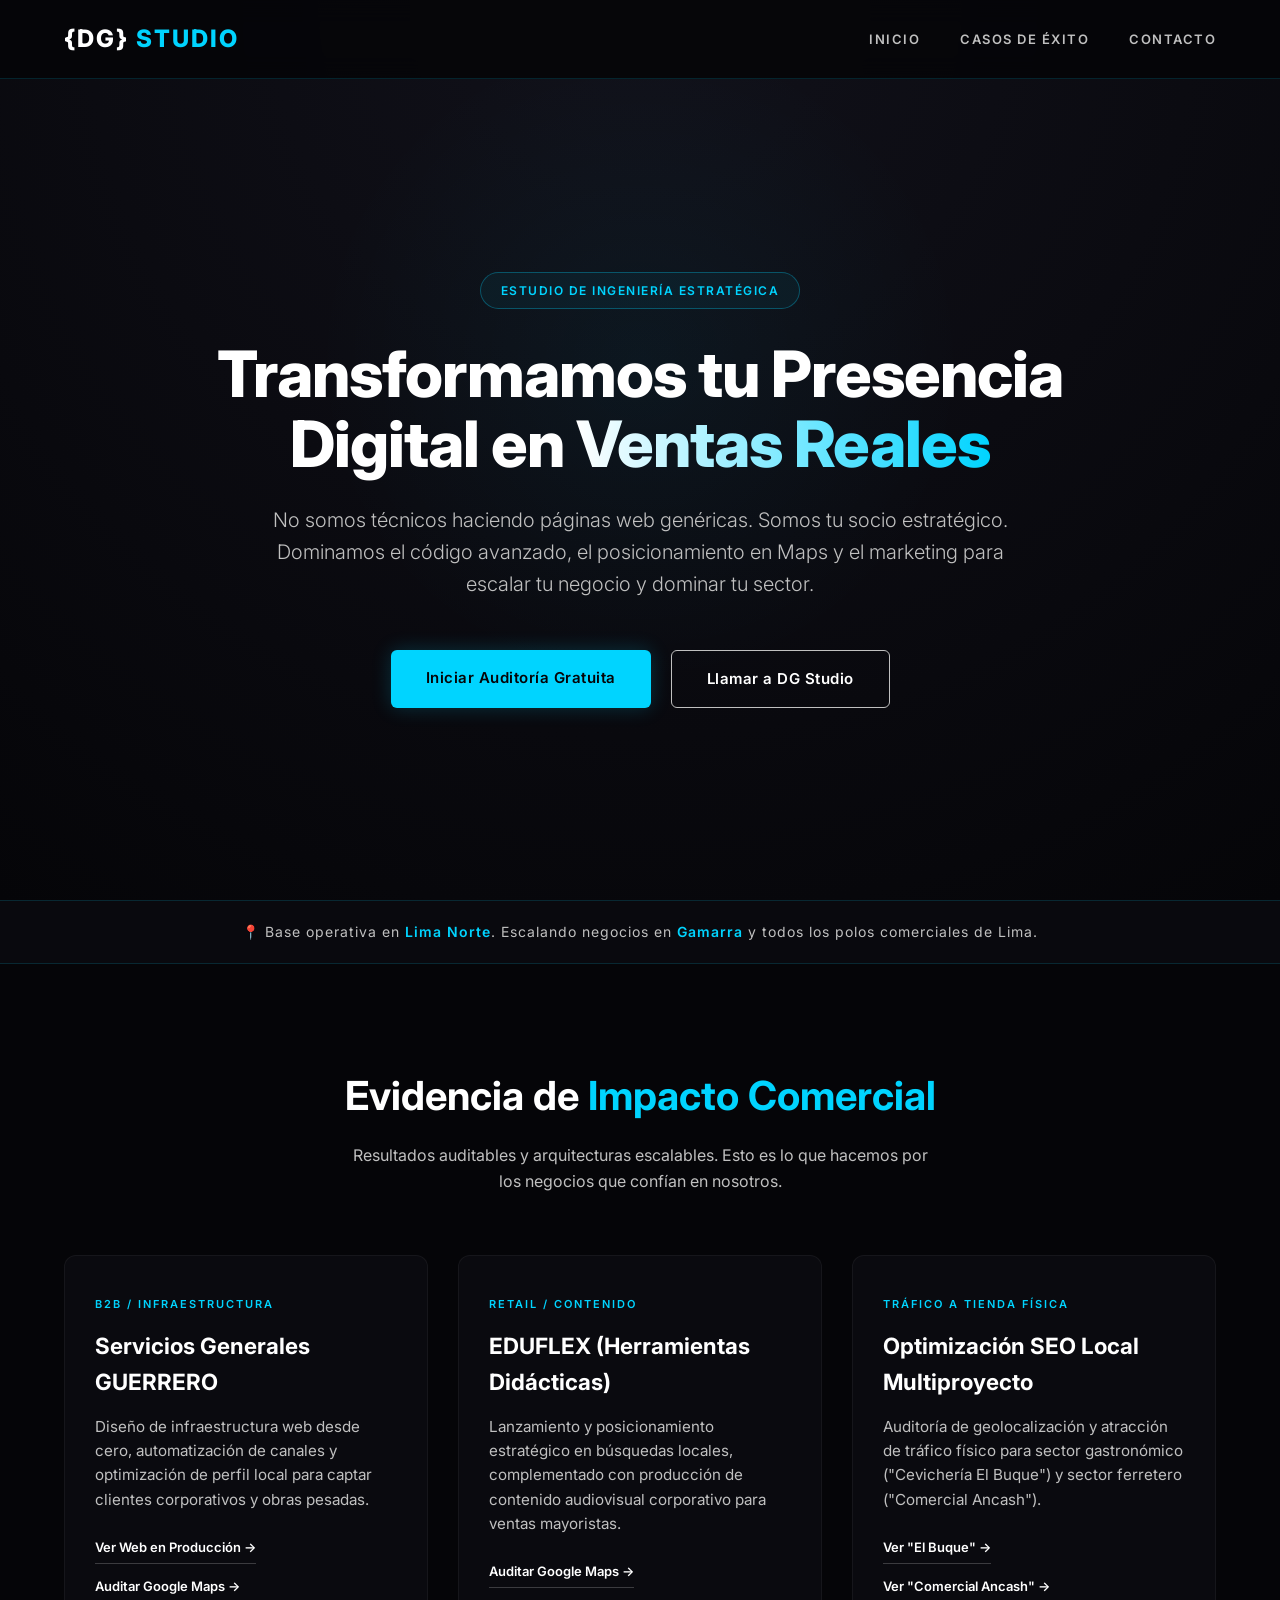
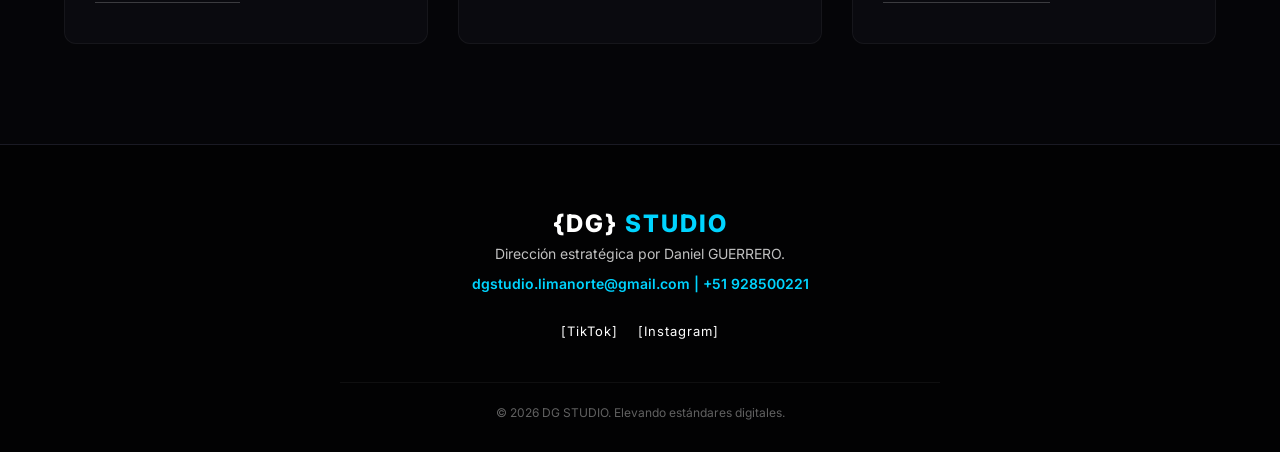
==== index.html @ 7b9ace64 "Add files via upload" ====
<!DOCTYPE html>
<html lang="es">
<head>
    <meta charset="UTF-8">
    <meta name="viewport" content="width=device-width, initial-scale=1.0">
    <title>DG STUDIO | Ingeniería Estratégica y Futuro Digital</title>
    <meta name="description" content="Estudio de desarrollo web y marketing estratégico. Transformamos tu presencia digital en ventas reales.">
    
    <link rel="preconnect" href="https://fonts.googleapis.com">
    <link rel="preconnect" href="https://fonts.gstatic.com" crossorigin>
    <link href="https://fonts.googleapis.com/css2?family=Inter:wght@300;400;600;800&display=swap" rel="stylesheet">
    
    <link rel="stylesheet" href="styles.css">
</head>
<body>

    <header>
        <a href="index.html" class="logo">{DG} <span>STUDIO</span></a>
        <nav>
            <ul>
                <li><a href="#inicio">Inicio</a></li>
                <li><a href="#impacto">Casos de Éxito</a></li>
                <li><a href="#contacto">Contacto</a></li>
            </ul>
        </nav>
    </header>

    <section id="inicio" class="hero reveal">
        <div class="hero-content">
            <div class="badge">ESTUDIO DE INGENIERÍA ESTRATÉGICA</div>
            <h1>Transformamos tu Presencia Digital en <span>Ventas Reales</span></h1>
            <p>No somos técnicos haciendo páginas web genéricas. Somos tu socio estratégico. Dominamos el código avanzado, el posicionamiento en Maps y el marketing para escalar tu negocio y dominar tu sector.</p>
            
            <div class="cta-group">
                <a href="https://wa.me/51928500221?text=Hola%20DG%20Studio%2C%20quiero%20solicitar%20la%20auditor%C3%ADa%20gratuita%20de%2015%20d%C3%ADas%20para%20la%20ficha%20de%20Google%20Maps%20de%20mi%20negocio." target="_blank" class="btn btn-primary">
                    Iniciar Auditoría Gratuita
                </a>
                <a href="tel:+51928500221" class="btn btn-secondary">
                    Llamar a DG Studio
                </a>
            </div>
        </div>
    </section>

    <div class="location-banner reveal">
        📍 Base operativa en <span>Lima Norte</span>. Escalando negocios en <span>Gamarra</span> y todos los polos comerciales de Lima.
    </div>

    <section id="impacto" class="portfolio">
        <div class="portfolio-header reveal">
            <h2>Evidencia de <span>Impacto Comercial</span></h2>
            <p>Resultados auditables y arquitecturas escalables. Esto es lo que hacemos por los negocios que confían en nosotros.</p>
        </div>

        <div class="grid-casos">
            
            <div class="card-caso reveal">
                <div class="caso-etiqueta">B2B / Infraestructura</div>
                <h3>Servicios Generales GUERRERO</h3>
                <p class="caso-descripcion">Diseño de infraestructura web desde cero, automatización de canales y optimización de perfil local para captar clientes corporativos y obras pesadas.</p>
                <div class="caso-enlaces">
                    <a href="https://graceful-cucurucho-f0042c.netlify.app/" target="_blank" class="link-externo">Ver Web en Producción →</a>
                    <a href="https://maps.app.goo.gl/9iDrsXqkJbn64cv79?g_st=ac" target="_blank" class="link-externo">Auditar Google Maps →</a>
                </div>
            </div>

            <div class="card-caso reveal">
                <div class="caso-etiqueta">Retail / Contenido</div>
                <h3>EDUFLEX (Herramientas Didácticas)</h3>
                <p class="caso-descripcion">Lanzamiento y posicionamiento estratégico en búsquedas locales, complementado con producción de contenido audiovisual corporativo para ventas mayoristas.</p>
                <div class="caso-enlaces">
                    <a href="https://maps.app.goo.gl/oCcQg4agRrhNUwer8" target="_blank" class="link-externo">Auditar Google Maps →</a>
                </div>
            </div>

            <div class="card-caso reveal">
                <div class="caso-etiqueta">Tráfico a Tienda Física</div>
                <h3>Optimización SEO Local Multiproyecto</h3>
                <p class="caso-descripcion">Auditoría de geolocalización y atracción de tráfico físico para sector gastronómico ("Cevichería El Buque") y sector ferretero ("Comercial Ancash").</p>
                <div class="caso-enlaces">
                    <a href="https://maps.app.goo.gl/ZWuaPsjEoVfmYpNLA" target="_blank" class="link-externo">Ver "El Buque" →</a>
                    <a href="https://maps.app.goo.gl/id7yZyBm2UBcchrt6?g_st=ac" target="_blank" class="link-externo">Ver "Comercial Ancash" →</a>
                </div>
            </div>

        </div>
    </section>

    <footer id="contacto">
        <div class="footer-content reveal">
            <h2 class="logo">{DG} <span>STUDIO</span></h2>
            <p class="footer-text">Dirección estratégica por Daniel GUERRERO.</p>
            <p class="footer-text contact-info">dgstudio.limanorte@gmail.com | +51 928500221</p>
            <div class="social-links">
                <a href="#">[TikTok]</a>
                <a href="#">[Instagram]</a>
            </div>
            <div class="copyright">
                &copy; 2026 DG STUDIO. Elevando estándares digitales.
            </div>
        </div>
    </footer>

    <script src="app.js"></script>
</body>
</html>
---- styles.css ----
:root {
    --bg-dark: #050508;
    --bg-card: #0a0a0f;
    --cyan-neon: #00d4ff;
    --silver: #c0c0c0;
    --glass-border: rgba(0, 212, 255, 0.15);
}

* {
    margin: 0;
    padding: 0;
    box-sizing: border-box;
}

::-webkit-scrollbar {
    width: 10px;
}
::-webkit-scrollbar-track {
    background: var(--bg-dark);
}
::-webkit-scrollbar-thumb {
    background: #1a1a24;
    border-radius: 5px;
}
::-webkit-scrollbar-thumb:hover {
    background: var(--cyan-neon);
}

html {
    scroll-behavior: smooth;
}

body {
    font-family: 'Inter', sans-serif;
    background-color: var(--bg-dark);
    color: #ffffff;
    line-height: 1.6;
    overflow-x: hidden;
}

header {
    display: flex;
    justify-content: space-between;
    align-items: center;
    padding: 20px 5%;
    background: rgba(5, 5, 8, 0.85);
    backdrop-filter: blur(12px);
    -webkit-backdrop-filter: blur(12px);
    position: fixed;
    width: 100%;
    top: 0;
    z-index: 1000;
    border-bottom: 1px solid var(--glass-border);
}

.logo {
    font-size: 24px;
    font-weight: 800;
    letter-spacing: 2px;
    color: #ffffff;
    text-decoration: none;
}
.logo span { color: var(--cyan-neon); }

nav ul {
    list-style: none;
    display: flex;
    gap: 40px;
}
nav a {
    color: var(--silver);
    text-decoration: none;
    font-size: 13px;
    text-transform: uppercase;
    letter-spacing: 1.5px;
    font-weight: 600;
    transition: color 0.3s ease;
}
nav a:hover { color: var(--cyan-neon); }

.hero {
    min-height: 100vh;
    display: flex;
    align-items: center;
    justify-content: center;
    text-align: center;
    padding: 120px 20px 40px;
    position: relative;
    background: radial-gradient(circle at top, #11111a 0%, var(--bg-dark) 100%);
}
.hero::before {
    content: '';
    position: absolute;
    top: 40%;
    left: 50%;
    transform: translate(-50%, -50%);
    width: 60vw;
    height: 60vw;
    background: radial-gradient(circle, rgba(0,212,255,0.05) 0%, rgba(0,0,0,0) 60%);
    pointer-events: none;
}
.hero-content {
    z-index: 1;
    max-width: 900px;
}
.badge {
    display: inline-block;
    padding: 8px 20px;
    border: 1px solid rgba(0, 212, 255, 0.3);
    border-radius: 30px;
    font-size: 12px;
    font-weight: 600;
    color: var(--cyan-neon);
    letter-spacing: 1.5px;
    margin-bottom: 30px;
    background: rgba(0, 212, 255, 0.05);
}
h1 {
    font-size: 4rem;
    line-height: 1.1;
    margin-bottom: 25px;
    font-weight: 800;
    letter-spacing: -1px;
}
h1 span {
    background: linear-gradient(90deg, #ffffff 0%, var(--cyan-neon) 100%);
    -webkit-background-clip: text;
    -webkit-text-fill-color: transparent;
}
.hero p {
    font-size: 1.25rem;
    color: var(--silver);
    margin: 0 auto 50px;
    max-width: 750px;
    font-weight: 300;
}
.cta-group {
    display: flex;
    gap: 20px;
    justify-content: center;
}
.btn {
    padding: 16px 35px;
    border-radius: 6px;
    font-weight: 600;
    text-decoration: none;
    font-size: 15px;
    letter-spacing: 0.5px;
    transition: all 0.3s ease;
}
.btn-primary {
    background-color: var(--cyan-neon);
    color: var(--bg-dark);
    box-shadow: 0 0 20px rgba(0, 212, 255, 0.2);
}
.btn-primary:hover {
    box-shadow: 0 0 30px rgba(0, 212, 255, 0.5);
    transform: translateY(-3px);
}
.btn-secondary {
    background-color: transparent;
    color: #fff;
    border: 1px solid var(--silver);
}
.btn-secondary:hover {
    border-color: #fff;
    transform: translateY(-3px);
}

.location-banner {
    background: rgba(10, 10, 15, 0.8);
    border-top: 1px solid var(--glass-border);
    border-bottom: 1px solid var(--glass-border);
    padding: 20px 0;
    text-align: center;
    color: var(--silver);
    font-size: 14px;
    letter-spacing: 1px;
}
.location-banner span { color: var(--cyan-neon); font-weight: 600; }

.portfolio {
    padding: 100px 5%;
    background-color: var(--bg-dark);
}
.portfolio-header {
    text-align: center;
    margin-bottom: 60px;
}
.portfolio-header h2 {
    font-size: 2.5rem;
    margin-bottom: 15px;
}
.portfolio-header h2 span { color: var(--cyan-neon); }
.portfolio-header p {
    color: var(--silver);
    max-width: 600px;
    margin: 0 auto;
}

.grid-casos {
    display: grid;
    grid-template-columns: repeat(auto-fit, minmax(320px, 1fr));
    gap: 30px;
    max-width: 1200px;
    margin: 0 auto;
}
.card-caso {
    background: var(--bg-card);
    border: 1px solid rgba(255,255,255,0.05);
    border-radius: 12px;
    padding: 40px 30px;
    transition: all 0.4s ease;
    position: relative;
    overflow: hidden;
}
.card-caso:hover {
    border-color: var(--glass-border);
    transform: translateY(-10px);
    box-shadow: 0 15px 30px rgba(0,0,0,0.5);
}
.card-caso::after {
    content: '';
    position: absolute;
    top: 0; left: 0; width: 100%; height: 2px;
    background: linear-gradient(90deg, transparent, var(--cyan-neon), transparent);
    opacity: 0;
    transition: opacity 0.4s ease;
}
.card-caso:hover::after { opacity: 1; }

.caso-etiqueta {
    font-size: 11px;
    text-transform: uppercase;
    letter-spacing: 2px;
    color: var(--cyan-neon);
    margin-bottom: 15px;
    font-weight: 600;
}
.card-caso h3 {
    font-size: 1.4rem;
    margin-bottom: 15px;
    color: #fff;
}
.caso-descripcion {
    color: var(--silver);
    font-size: 0.95rem;
    margin-bottom: 25px;
}
.caso-enlaces {
    display: flex;
    flex-direction: column;
    gap: 12px;
}
.link-externo {
    color: #fff;
    text-decoration: none;
    font-size: 13px;
    font-weight: 600;
    display: flex;
    align-items: center;
    border-bottom: 1px solid rgba(255,255,255,0.2);
    padding-bottom: 5px;
    transition: all 0.3s ease;
    width: fit-content;
}
.link-externo:hover {
    color: var(--cyan-neon);
    border-color: var(--cyan-neon);
    padding-left: 5px;
}

footer {
    background: #020203;
    padding: 60px 20px 30px;
    text-align: center;
    border-top: 1px solid #1a1a24;
}
.footer-content { max-width: 600px; margin: 0 auto; }
.footer-text { color: var(--silver); font-size: 14px; margin-bottom: 8px; }
.contact-info { color: var(--cyan-neon); font-weight: 600; margin-bottom: 25px; }
.social-links {
    display: flex;
    gap: 20px;
    justify-content: center;
    margin-bottom: 40px;
}
.social-links a {
    color: #fff;
    text-decoration: none;
    font-size: 13px;
    letter-spacing: 1px;
    transition: color 0.3s ease;
}
.social-links a:hover { color: var(--cyan-neon); }
.copyright {
    font-size: 12px;
    color: rgba(192, 192, 192, 0.5);
    border-top: 1px solid rgba(255,255,255,0.05);
    padding-top: 20px;
}

.reveal {
    opacity: 0;
    transform: translateY(40px);
    transition: all 0.8s cubic-bezier(0.5, 0, 0, 1);
}
.reveal.active {
    opacity: 1;
    transform: translateY(0);
}

@media (max-width: 768px) {
    h1 { font-size: 2.5rem; }
    nav { display: none; }
    .cta-group { flex-direction: column; width: 100%; }
    .btn { width: 100%; text-align: center; }
    .hero p { font-size: 1.1rem; }
    .portfolio-header h2 { font-size: 2rem; }
}
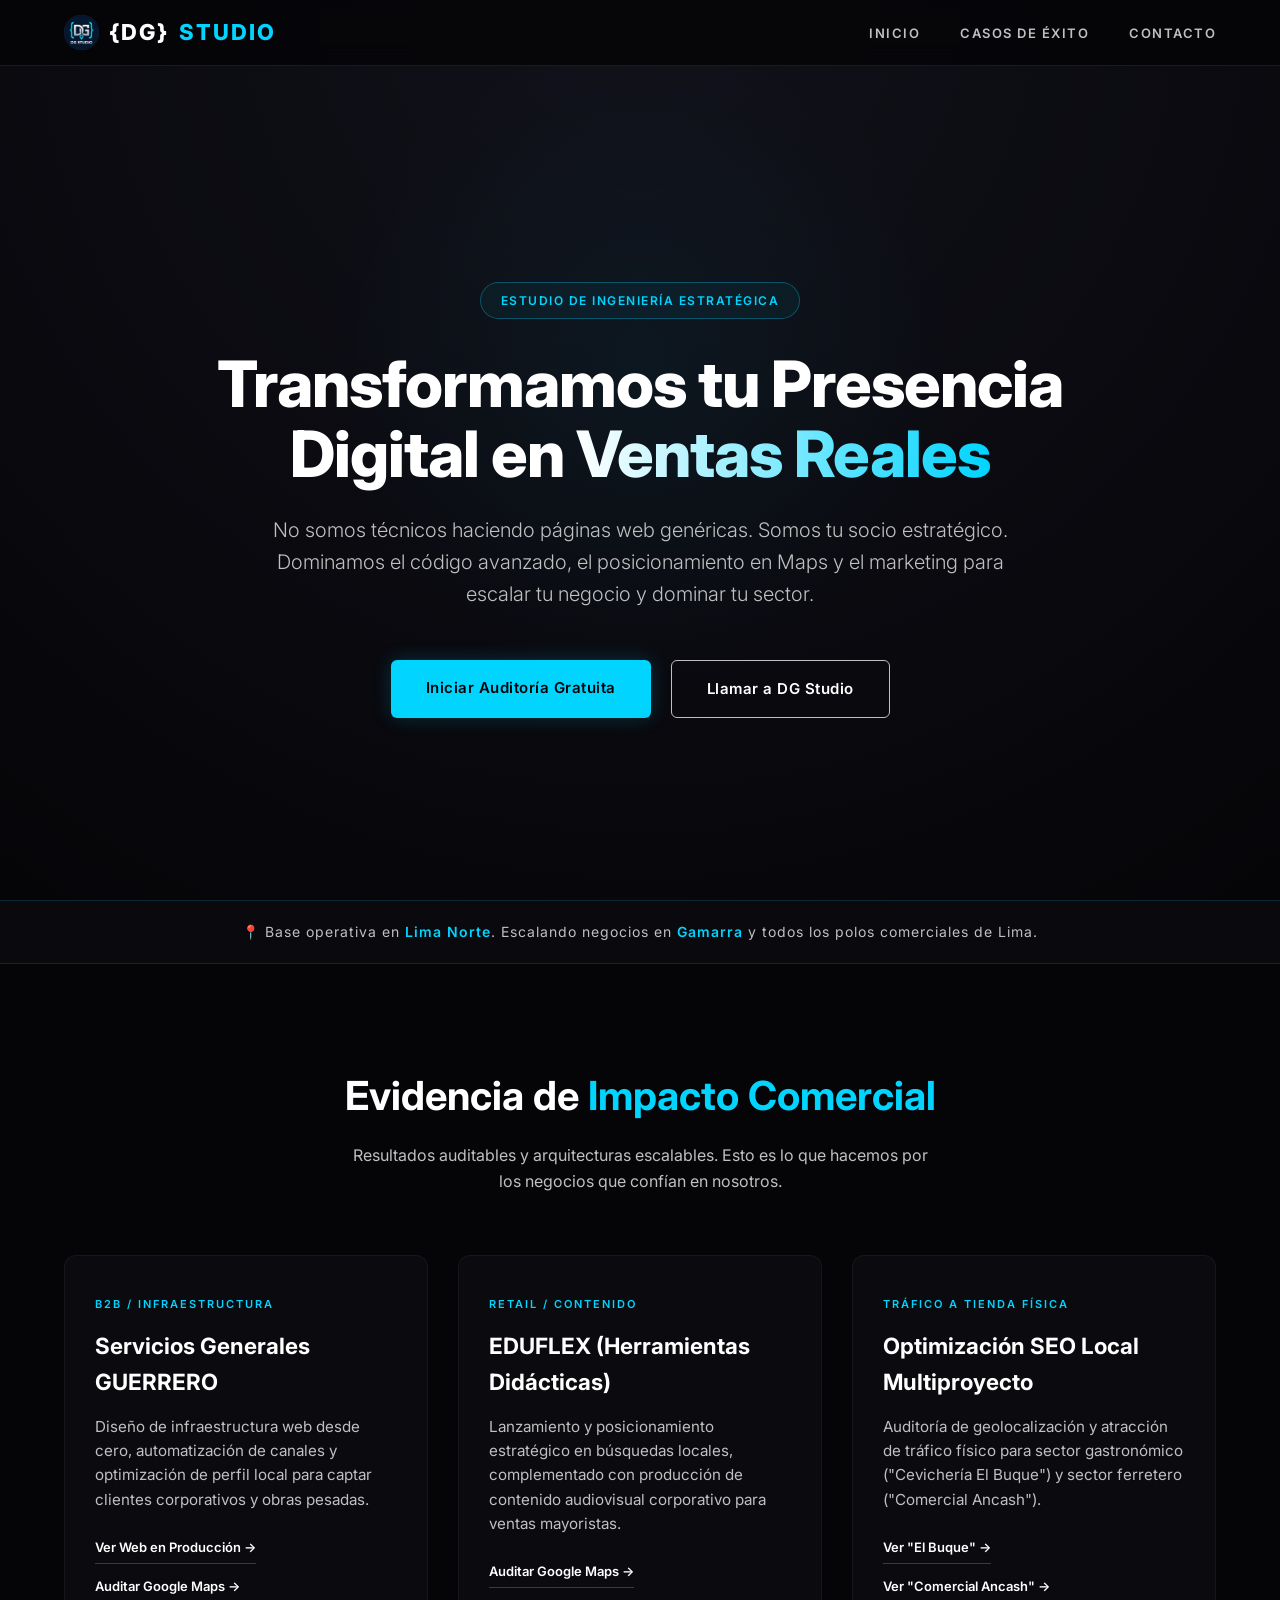
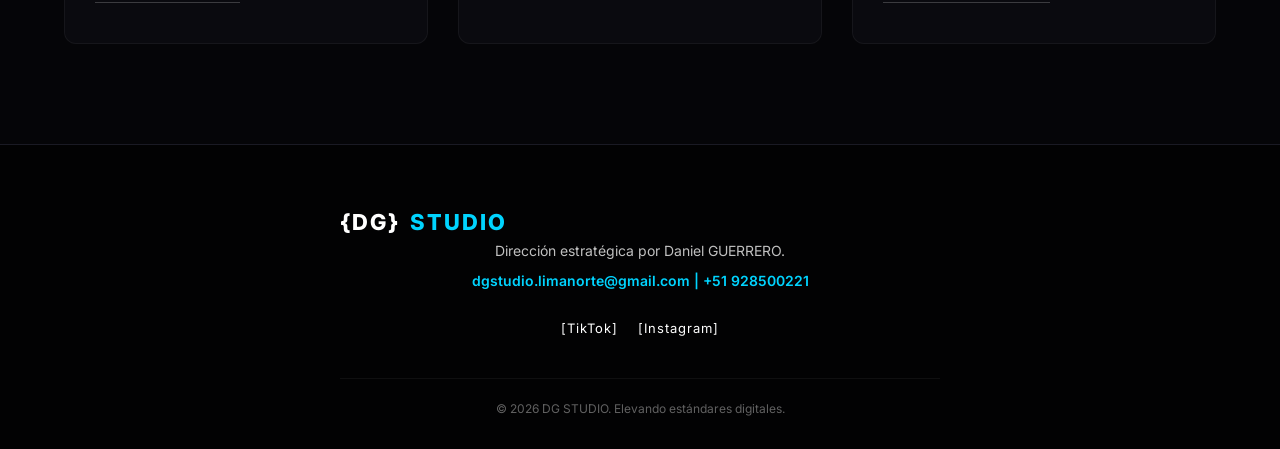
==== commit 302d9c6f: "Add files via upload" ====
--- a/index.html
+++ b/index.html
@@ -15,8 +15,18 @@
 <body>
 
     <header>
-        <a href="index.html" class="logo">{DG} <span>STUDIO</span></a>
-        <nav>
+        <a href="index.html" class="logo">
+            <img src="logo.png" alt="DG Studio Logo" class="logo-img">
+            {DG} <span>STUDIO</span>
+        </a>
+        
+        <button class="menu-toggle" aria-label="Abrir menú de navegación">
+            <span></span>
+            <span></span>
+            <span></span>
+        </button>
+
+        <nav class="nav-menu">
             <ul>
                 <li><a href="#inicio">Inicio</a></li>
                 <li><a href="#impacto">Casos de Éxito</a></li>
@@ -32,7 +42,7 @@
             <p>No somos técnicos haciendo páginas web genéricas. Somos tu socio estratégico. Dominamos el código avanzado, el posicionamiento en Maps y el marketing para escalar tu negocio y dominar tu sector.</p>
             
             <div class="cta-group">
-                <a href="https://wa.me/51928500221?text=Hola%20DG%20Studio%2C%20quiero%20solicitar%20la%20auditor%C3%ADa%20gratuita%20de%2015%20d%C3%ADas%20para%20la%20ficha%20de%20Google%20Maps%20de%20mi%20negocio." target="_blank" class="btn btn-primary">
+                <a href="https://wa.me/51991739746?text=Hola%20DG%20Studio%2C%20quiero%20solicitar%20la%20auditor%C3%ADa%20gratuita%20de%2015%20d%C3%ADas%20para%20la%20ficha%20de%20Google%20Maps%20de%20mi%20negocio." target="_blank" class="btn btn-primary">
                     Iniciar Auditoría Gratuita
                 </a>
                 <a href="tel:+51928500221" class="btn btn-secondary">
@@ -59,7 +69,7 @@
                 <h3>Servicios Generales GUERRERO</h3>
                 <p class="caso-descripcion">Diseño de infraestructura web desde cero, automatización de canales y optimización de perfil local para captar clientes corporativos y obras pesadas.</p>
                 <div class="caso-enlaces">
-                    <a href="https://graceful-cucurucho-f0042c.netlify.app/" target="_blank" class="link-externo">Ver Web en Producción →</a>
+                    <a href="https://serviciosgeneralesguerrero.netlify.app/" target="_blank" class="link-externo">Ver Web en Producción →</a>
                     <a href="https://maps.app.goo.gl/9iDrsXqkJbn64cv79?g_st=ac" target="_blank" class="link-externo">Auditar Google Maps →</a>
                 </div>
             </div>
--- a/styles.css
+++ b/styles.css
@@ -42,7 +42,7 @@
     display: flex;
     justify-content: space-between;
     align-items: center;
-    padding: 20px 5%;
+    padding: 15px 5%;
     background: rgba(5, 5, 8, 0.85);
     backdrop-filter: blur(12px);
     -webkit-backdrop-filter: blur(12px);
@@ -54,7 +54,10 @@
 }
 
 .logo {
-    font-size: 24px;
+    display: flex;
+    align-items: center;
+    gap: 10px;
+    font-size: 22px;
     font-weight: 800;
     letter-spacing: 2px;
     color: #ffffff;
@@ -62,12 +65,18 @@
 }
 .logo span { color: var(--cyan-neon); }
 
-nav ul {
+.logo-img {
+    height: 35px;
+    width: auto;
+    object-fit: contain;
+}
+
+nav.nav-menu ul {
     list-style: none;
     display: flex;
     gap: 40px;
 }
-nav a {
+nav.nav-menu a {
     color: var(--silver);
     text-decoration: none;
     font-size: 13px;
@@ -76,7 +85,43 @@
     font-weight: 600;
     transition: color 0.3s ease;
 }
-nav a:hover { color: var(--cyan-neon); }
+nav.nav-menu a:hover { color: var(--cyan-neon); }
+
+/* Botón Hamburguesa */
+.menu-toggle {
+    display: none;
+    flex-direction: column;
+    justify-content: space-between;
+    width: 26px;
+    height: 18px;
+    background: transparent;
+    border: none;
+    cursor: pointer;
+    z-index: 1100;
+}
+
+.menu-toggle span {
+    width: 100%;
+    height: 2px;
+    background-color: #ffffff;
+    transition: all 0.3s cubic-bezier(0.4, 0, 0.2, 1);
+    transform-origin: left center;
+}
+
+.menu-toggle.active span:nth-child(1) {
+    transform: rotate(45deg) translateY(-2px);
+    background-color: var(--cyan-neon);
+}
+
+.menu-toggle.active span:nth-child(2) {
+    opacity: 0;
+    transform: translateX(-10px);
+}
+
+.menu-toggle.active span:nth-child(3) {
+    transform: rotate(-45deg) translateY(2px);
+    background-color: var(--cyan-neon);
+}
 
 .hero {
     min-height: 100vh;
@@ -84,7 +129,7 @@
     align-items: center;
     justify-content: center;
     text-align: center;
-    padding: 120px 20px 40px;
+    padding: 140px 20px 40px;
     position: relative;
     background: radial-gradient(circle at top, #11111a 0%, var(--bg-dark) 100%);
 }
@@ -310,13 +355,53 @@
     transform: translateY(0);
 }
 
+/* --- RESPONSIVE / MOVIL --- */
 @media (max-width: 768px) {
     h1 { font-size: 2.5rem; }
-    nav { display: none; }
-    .cta-group { flex-direction: column; width: 100%; }
-    .btn { width: 100%; text-align: center; }
     .hero p { font-size: 1.1rem; }
     .portfolio-header h2 { font-size: 2rem; }
-}
-
-
+    
+    .cta-group { 
+        flex-direction: column; 
+        width: 100%; 
+    }
+    .btn { 
+        width: 100%; 
+        text-align: center; 
+    }
+
+    .menu-toggle { 
+        display: flex; 
+    }
+
+    .nav-menu {
+        position: fixed;
+        top: 0;
+        right: -100%;
+        width: 80%;
+        max-width: 300px;
+        height: 100vh;
+        background: rgba(5, 5, 8, 0.98);
+        backdrop-filter: blur(25px);
+        -webkit-backdrop-filter: blur(25px);
+        border-left: 1px solid var(--glass-border);
+        padding: 120px 40px;
+        transition: right 0.4s cubic-bezier(0.4, 0, 0.2, 1);
+        z-index: 1050;
+    }
+
+    .nav-menu.active {
+        right: 0;
+    }
+
+    nav.nav-menu ul {
+        flex-direction: column;
+        gap: 35px;
+    }
+
+    nav.nav-menu a {
+        font-size: 16px;
+        letter-spacing: 2px;
+        display: block;
+    }
+}
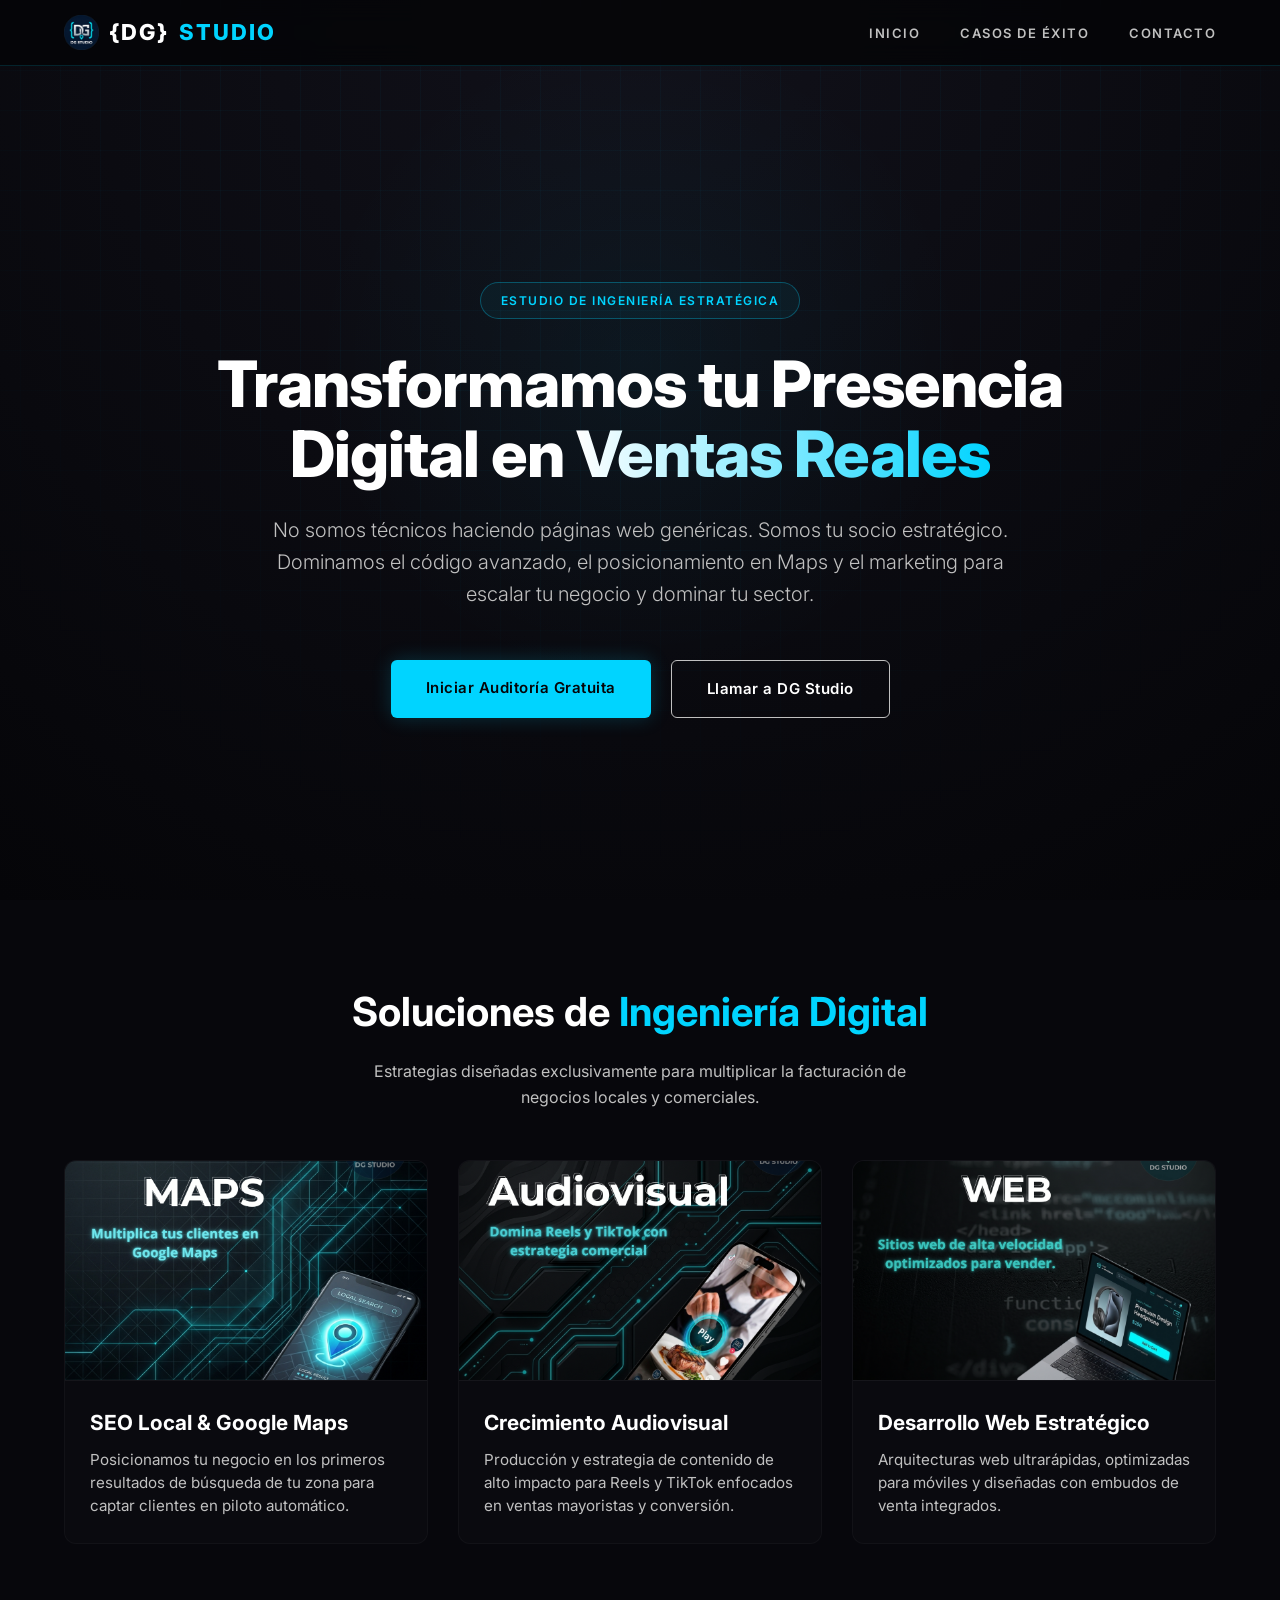
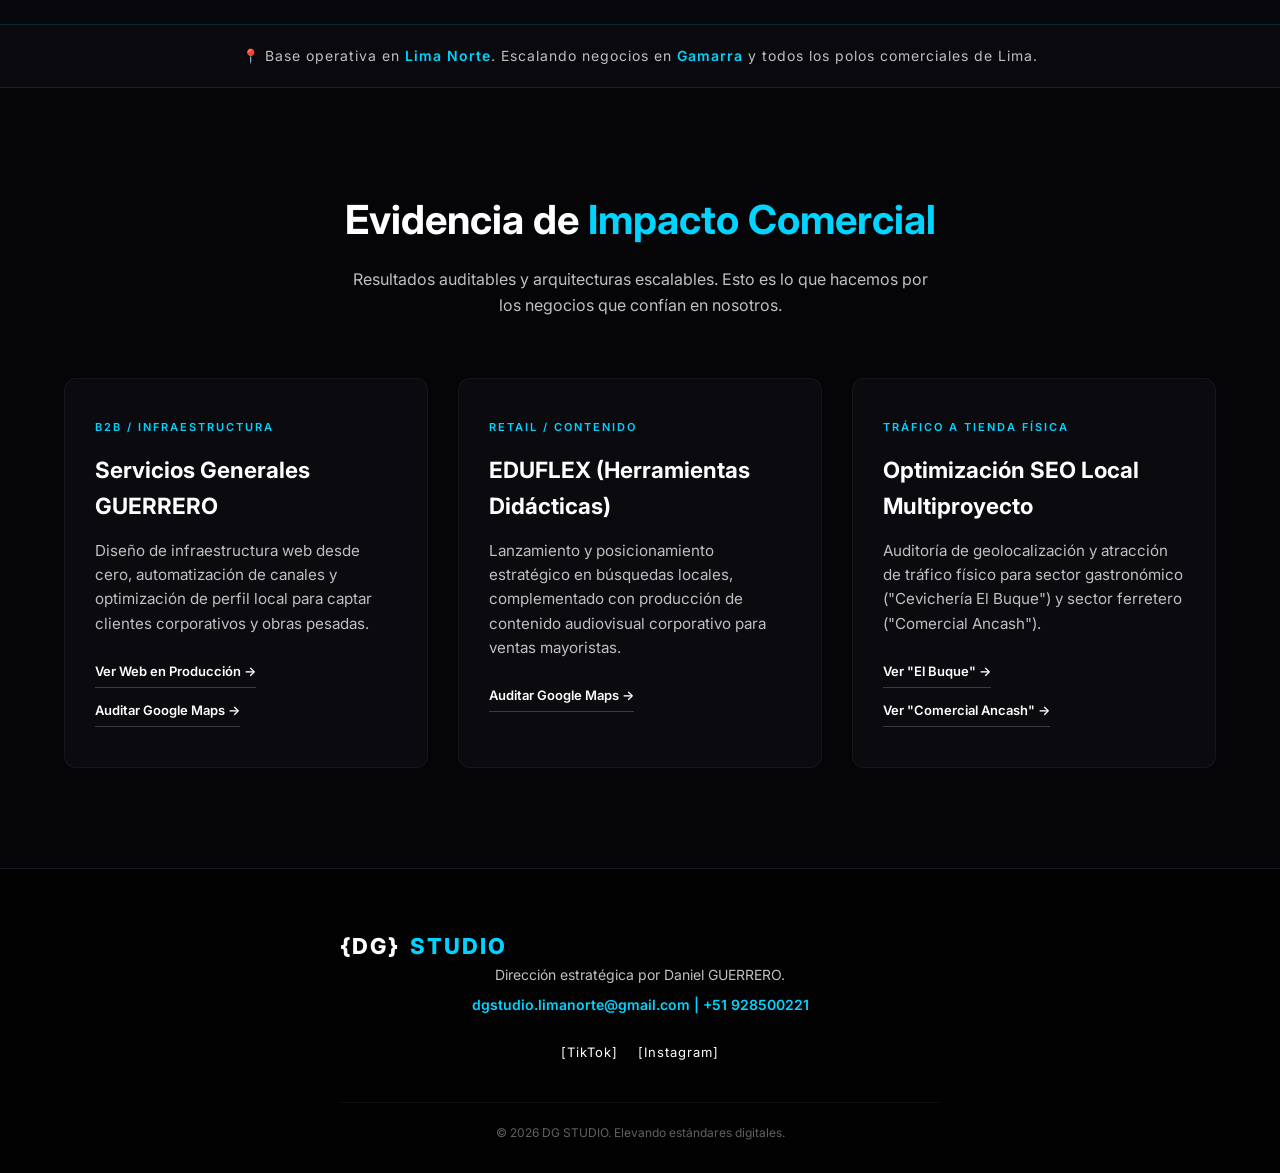
==== commit 7ea60b47: "Add files via upload" ====
--- a/index.html
+++ b/index.html
@@ -48,6 +48,48 @@
                 <a href="tel:+51928500221" class="btn btn-secondary">
                     Llamar a DG Studio
                 </a>
+            </div>
+        </div>
+    </section>
+    
+    <section id="servicios" class="services-section reveal">
+        <div class="services-header">
+            <h2>Soluciones de <span>Ingeniería Digital</span></h2>
+            <p>Estrategias diseñadas exclusivamente para multiplicar la facturación de negocios locales y comerciales.</p>
+        </div>
+
+        <div class="grid-services">
+            <!-- Tarjeta 1: SEO Local -->
+            <div class="card-service">
+                <div class="service-img-wrapper">
+                    <img src="maps.png" alt="SEO Local Maps" class="service-img">
+                </div>
+                <div class="service-info">
+                    <h3>SEO Local & Google Maps</h3>
+                    <p>Posicionamos tu negocio en los primeros resultados de búsqueda de tu zona para captar clientes en piloto automático.</p>
+                </div>
+            </div>
+
+            <!-- Tarjeta 2: Crecimiento Audiovisual -->
+            <div class="card-service">
+                <div class="service-img-wrapper">
+                    <img src="audiovisual.png" alt="Crecimiento Audiovisual" class="service-img">
+                </div>
+                <div class="service-info">
+                    <h3>Crecimiento Audiovisual</h3>
+                    <p>Producción y estrategia de contenido de alto impacto para Reels y TikTok enfocados en ventas mayoristas y conversión.</p>
+                </div>
+            </div>
+
+            <!-- Tarjeta 3: Desarrollo Web -->
+            <div class="card-service">
+                <div class="service-img-wrapper">
+                    <img src="Web.png" alt="Desarrollo Web Avanzado" class="service-img">
+                </div>
+                <div class="service-info">
+                    <h3>Desarrollo Web Estratégico</h3>
+                    <p>Arquitecturas web ultrarápidas, optimizadas para móviles y diseñadas con embudos de venta integrados.</p>
+                </div>
             </div>
         </div>
     </section>
--- a/styles.css
+++ b/styles.css
@@ -405,3 +405,116 @@
         display: block;
     }
 }
+
+/* --- Animación de Fondo Premium para el Hero --- */
+.hero {
+    position: relative;
+    overflow: hidden;
+}
+
+.hero::after {
+    content: '';
+    position: absolute;
+    top: 0; left: 0;
+    width: 100%; height: 100%;
+    background-image: 
+        linear-gradient(rgba(0, 212, 255, 0.03) 1px, transparent 1px),
+        linear-gradient(90deg, rgba(0, 212, 255, 0.03) 1px, transparent 1px);
+    background-size: 40px 40px;
+    background-position: center;
+    mask-image: radial-gradient(circle at top, black 40%, transparent 80%);
+    -webkit-mask-image: radial-gradient(circle at top, black 40%, transparent 80%);
+    animation: techGridMove 20s linear infinite;
+    pointer-events: none;
+    z-index: 0;
+}
+
+@keyframes techGridMove {
+    0% { background-position: 0 0; }
+    100% { background-position: 40px 40px; }
+}
+
+/* --- Sección de Servicios ESTRUCTURADA --- */
+.services-section {
+    padding: 80px 5%;
+    background: #07070c;
+}
+
+.services-header {
+    text-align: center;
+    margin-bottom: 50px;
+}
+
+.services-header h2 {
+    font-size: 2.5rem;
+    margin-bottom: 15px;
+}
+
+.services-header h2 span { color: var(--cyan-neon); }
+
+.services-header p {
+    color: var(--silver);
+    max-width: 600px;
+    margin: 0 auto;
+}
+
+.grid-services {
+    display: grid;
+    grid-template-columns: repeat(auto-fit, minmax(280px, 1fr));
+    gap: 30px;
+    max-width: 1200px;
+    margin: 0 auto;
+}
+
+.card-service {
+    background: var(--bg-card);
+    border: 1px solid rgba(255, 255, 255, 0.03);
+    border-radius: 12px;
+    overflow: hidden;
+    transition: all 0.4s ease;
+}
+
+.card-service:hover {
+    border-color: var(--glass-border);
+    transform: translateY(-5px);
+    box-shadow: 0 10px 25px rgba(0, 212, 255, 0.1);
+}
+
+.service-img-wrapper {
+    width: 100%;
+    height: 220px;
+    overflow: hidden;
+    position: relative;
+    border-bottom: 1px solid rgba(255, 255, 255, 0.05);
+}
+
+.service-img {
+    width: 100%;
+    height: 100%;
+    object-fit: cover;
+    transition: transform 0.5s ease;
+}
+
+.card-service:hover .service-img {
+    transform: scale(1.08); /* Micro-interacción premium */
+}
+
+.service-info {
+    padding: 25px;
+}
+
+.service-info h3 {
+    font-size: 1.3rem;
+    color: #fff;
+    margin-bottom: 10px;
+}
+
+.service-info p {
+    color: var(--silver);
+    font-size: 0.95rem;
+    line-height: 1.5;
+}
+
+@media (max-width: 768px) {
+    .services-header h2 { font-size: 2rem; }
+}
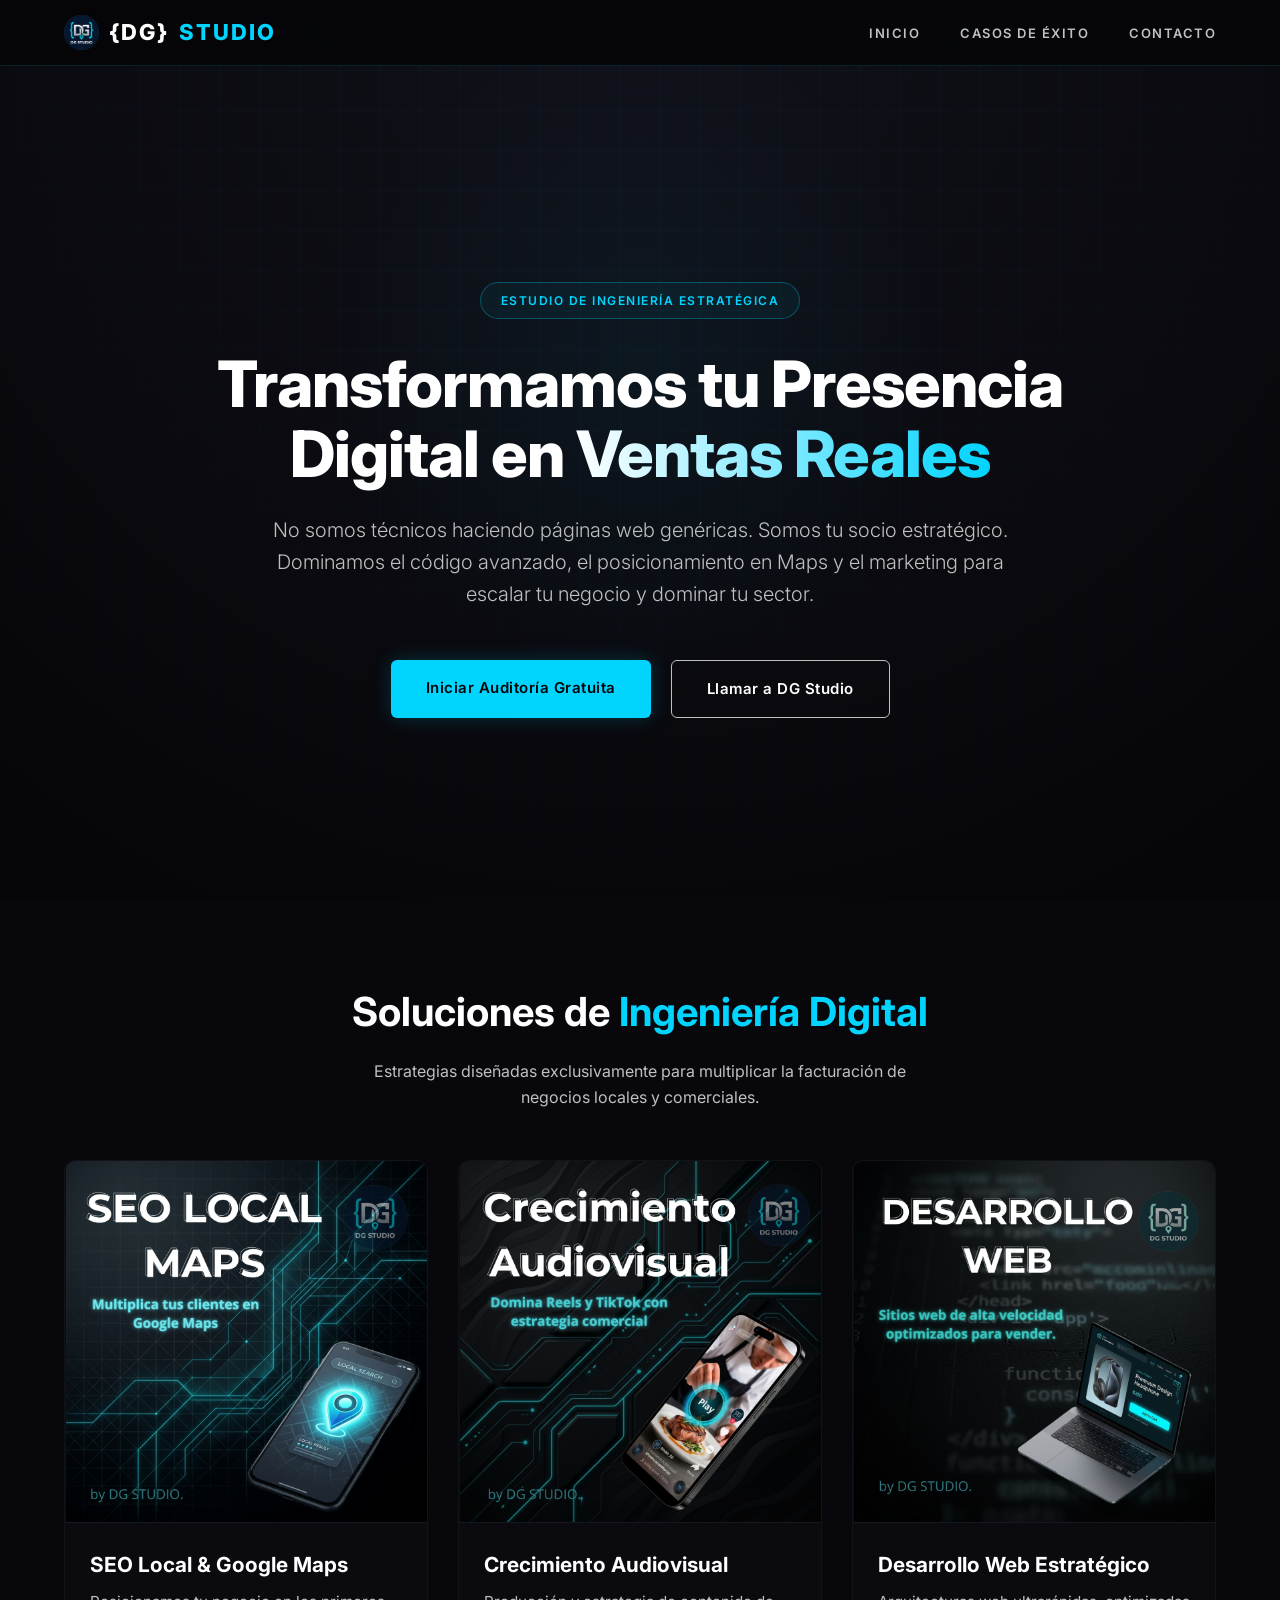
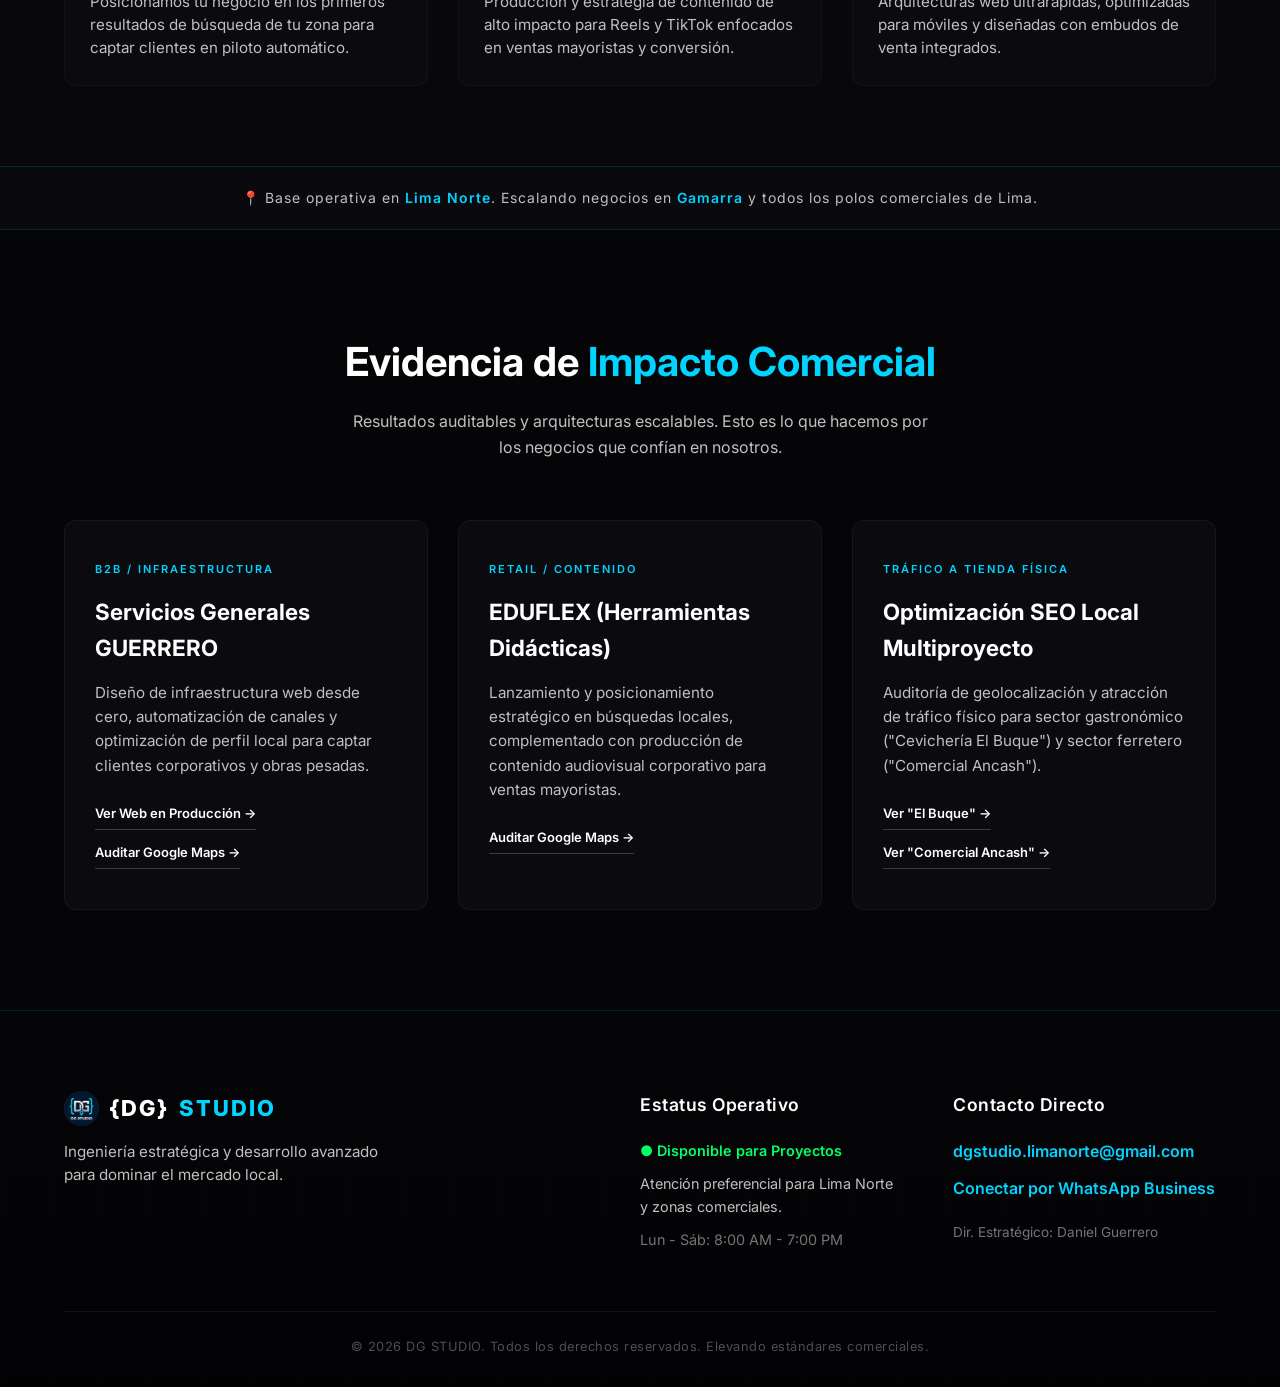
==== commit b51a3026: "Add files via upload" ====
--- a/index.html
+++ b/index.html
@@ -139,20 +139,45 @@
     </section>
 
     <footer id="contacto">
-        <div class="footer-content reveal">
-            <h2 class="logo">{DG} <span>STUDIO</span></h2>
-            <p class="footer-text">Dirección estratégica por Daniel GUERRERO.</p>
-            <p class="footer-text contact-info">dgstudio.limanorte@gmail.com | +51 928500221</p>
-            <div class="social-links">
-                <a href="#">[TikTok]</a>
-                <a href="#">[Instagram]</a>
+        <div class="footer-container reveal">
+            
+            <div class="footer-brand">
+                <a href="index.html" class="logo footer-logo">
+                    <img src="logo.png" alt="DG Studio Logo" class="logo-img">
+                    {DG} <span>STUDIO</span>
+                </a>
+                <p class="brand-tagline">Ingeniería estratégica y desarrollo avanzado para dominar el mercado local.</p>
             </div>
+
+            <div class="footer-status">
+                <h4>Estatus Operativo</h4>
+                <p class="status-badge">● Disponible para Proyectos</p>
+                <p class="status-text">Atención preferencial para Lima Norte y zonas comerciales.</p>
+                <p class="status-hours">Lun - Sáb: 8:00 AM - 7:00 PM</p>
+            </div>
+
+            <div class="footer-contact">
+                <h4>Contacto Directo</h4>
+                <a href="mailto:dgstudio.limanorte@gmail.com" class="contact-link">dgstudio.limanorte@gmail.com</a>
+                <!-- Reemplazo para la línea del teléfono en el Footer -->
+                <a href="https://wa.me/51991739746?text=Hola%20DG%20Studio,%20quiero%20cotizar%20un%20proyecto." 
+                   target="_blank" 
+                   class="contact-link whatsapp-link">
+                   Conectar por WhatsApp Business
+                </a>
+                <p class="director-name">Dir. Estratégico: Daniel Guerrero</p>
+            </div>
+
+        </div>
+
+        <div class="footer-bottom">
             <div class="copyright">
-                &copy; 2026 DG STUDIO. Elevando estándares digitales.
+                &copy; 2026 DG STUDIO. Todos los derechos reservados. Elevando estándares comerciales.
             </div>
         </div>
     </footer>
 
     <script src="app.js"></script>
+    
 </body>
 </html>
--- a/styles.css
+++ b/styles.css
@@ -315,34 +315,138 @@
     padding-left: 5px;
 }
 
+/* --- ESTILOS DEL FOOTER PREMIUM --- */
 footer {
-    background: #020203;
-    padding: 60px 20px 30px;
+    background: linear-gradient(180deg, #050508 0%, #020204 100%);
+    border-top: 1px solid var(--glass-border);
+    padding: 80px 5% 30px;
+    position: relative;
+}
+
+/* Reutilizamos el concepto de la cuadrícula sutil pero invertida para el cierre */
+footer::before {
+    content: '';
+    position: absolute;
+    top: 0; left: 0; width: 100%; height: 100%;
+    background-image: linear-gradient(rgba(0, 212, 255, 0.01) 1px, transparent 1px),
+                      linear-gradient(90deg, rgba(0, 212, 255, 0.01) 1px, transparent 1px);
+    background-size: 50px 50px;
+    pointer-events: none;
+}
+
+.footer-container {
+    max-width: 1200px;
+    margin: 0 auto;
+    display: grid;
+    grid-template-columns: 2fr 1fr 1fr;
+    gap: 50px;
+    position: relative;
+    z-index: 1;
+}
+
+.footer-brand, .footer-status, .footer-contact {
+    display: flex;
+    flex-direction: column;
+}
+
+.footer-logo {
+    margin-bottom: 15px;
+    display: inline-flex;
+}
+
+.brand-tagline {
+    color: var(--silver);
+    font-size: 0.95rem;
+    max-width: 320px;
+    line-height: 1.5;
+}
+
+footer h4 {
+    color: #ffffff;
+    font-size: 1.1rem;
+    font-weight: 600;
+    margin-bottom: 20px;
+    letter-spacing: 0.5px;
+    position: relative;
+}
+
+/* Indicador de disponibilidad en vivo */
+.status-badge {
+    color: #00ff66;
+    font-size: 0.9rem;
+    font-weight: 600;
+    margin-bottom: 10px;
+    animation: pulseStatus 2s infinite;
+}
+
+@keyframes pulseStatus {
+    0% { opacity: 0.7; }
+    50% { opacity: 1; }
+    100% { opacity: 0.7; }
+}
+
+.status-text, .status-hours, .director-name {
+    color: var(--silver);
+    font-size: 0.9rem;
+}
+
+.status-hours {
+    margin-top: 10px;
+    color: rgba(192, 192, 192, 0.6);
+}
+
+.contact-link {
+    color: var(--cyan-neon);
+    text-decoration: none;
+    font-size: 1rem;
+    font-weight: 600;
+    margin-bottom: 12px;
+    transition: color 0.3s ease;
+    width: fit-content;
+}
+
+.contact-link:hover {
+    color: #ffffff;
+}
+
+.director-name {
+    margin-top: 8px;
+    font-size: 0.85rem;
+    color: rgba(192, 192, 192, 0.6);
+}
+
+/* Barra inferior */
+.footer-bottom {
+    max-width: 1200px;
+    margin: 60px auto 0;
+    padding-top: 25px;
+    border-top: 1px solid rgba(255, 255, 255, 0.05);
     text-align: center;
-    border-top: 1px solid #1a1a24;
-}
-.footer-content { max-width: 600px; margin: 0 auto; }
-.footer-text { color: var(--silver); font-size: 14px; margin-bottom: 8px; }
-.contact-info { color: var(--cyan-neon); font-weight: 600; margin-bottom: 25px; }
-.social-links {
-    display: flex;
-    gap: 20px;
-    justify-content: center;
-    margin-bottom: 40px;
-}
-.social-links a {
-    color: #fff;
-    text-decoration: none;
-    font-size: 13px;
-    letter-spacing: 1px;
-    transition: color 0.3s ease;
-}
-.social-links a:hover { color: var(--cyan-neon); }
+    position: relative;
+    z-index: 1;
+}
+
 .copyright {
-    font-size: 12px;
-    color: rgba(192, 192, 192, 0.5);
-    border-top: 1px solid rgba(255,255,255,0.05);
-    padding-top: 20px;
+    font-size: 0.8rem;
+    color: rgba(192, 192, 192, 0.4);
+    letter-spacing: 0.5px;
+}
+
+/* --- RESPONSIVO PARA MÓVIL --- */
+@media (max-width: 768px) {
+    .footer-container {
+        grid-template-columns: 1fr;
+        gap: 40px;
+        text-align: left;
+    }
+    
+    footer h4 {
+        margin-bottom: 15px;
+    }
+    
+    .footer-bottom {
+        margin-top: 40px;
+    }
 }
 
 .reveal {
@@ -482,16 +586,17 @@
 
 .service-img-wrapper {
     width: 100%;
-    height: 220px;
+    aspect-ratio: 1 / 1; /* Fuerza al contenedor a ser un cuadrado perfecto */
     overflow: hidden;
     position: relative;
     border-bottom: 1px solid rgba(255, 255, 255, 0.05);
+    background: #080c14; /* Fondo oscuro de respaldo */
 }
 
 .service-img {
     width: 100%;
     height: 100%;
-    object-fit: cover;
+    object-fit: contain; /* Cambiado a contain para asegurar que NADA del lienzo se recorte */
     transition: transform 0.5s ease;
 }
 
